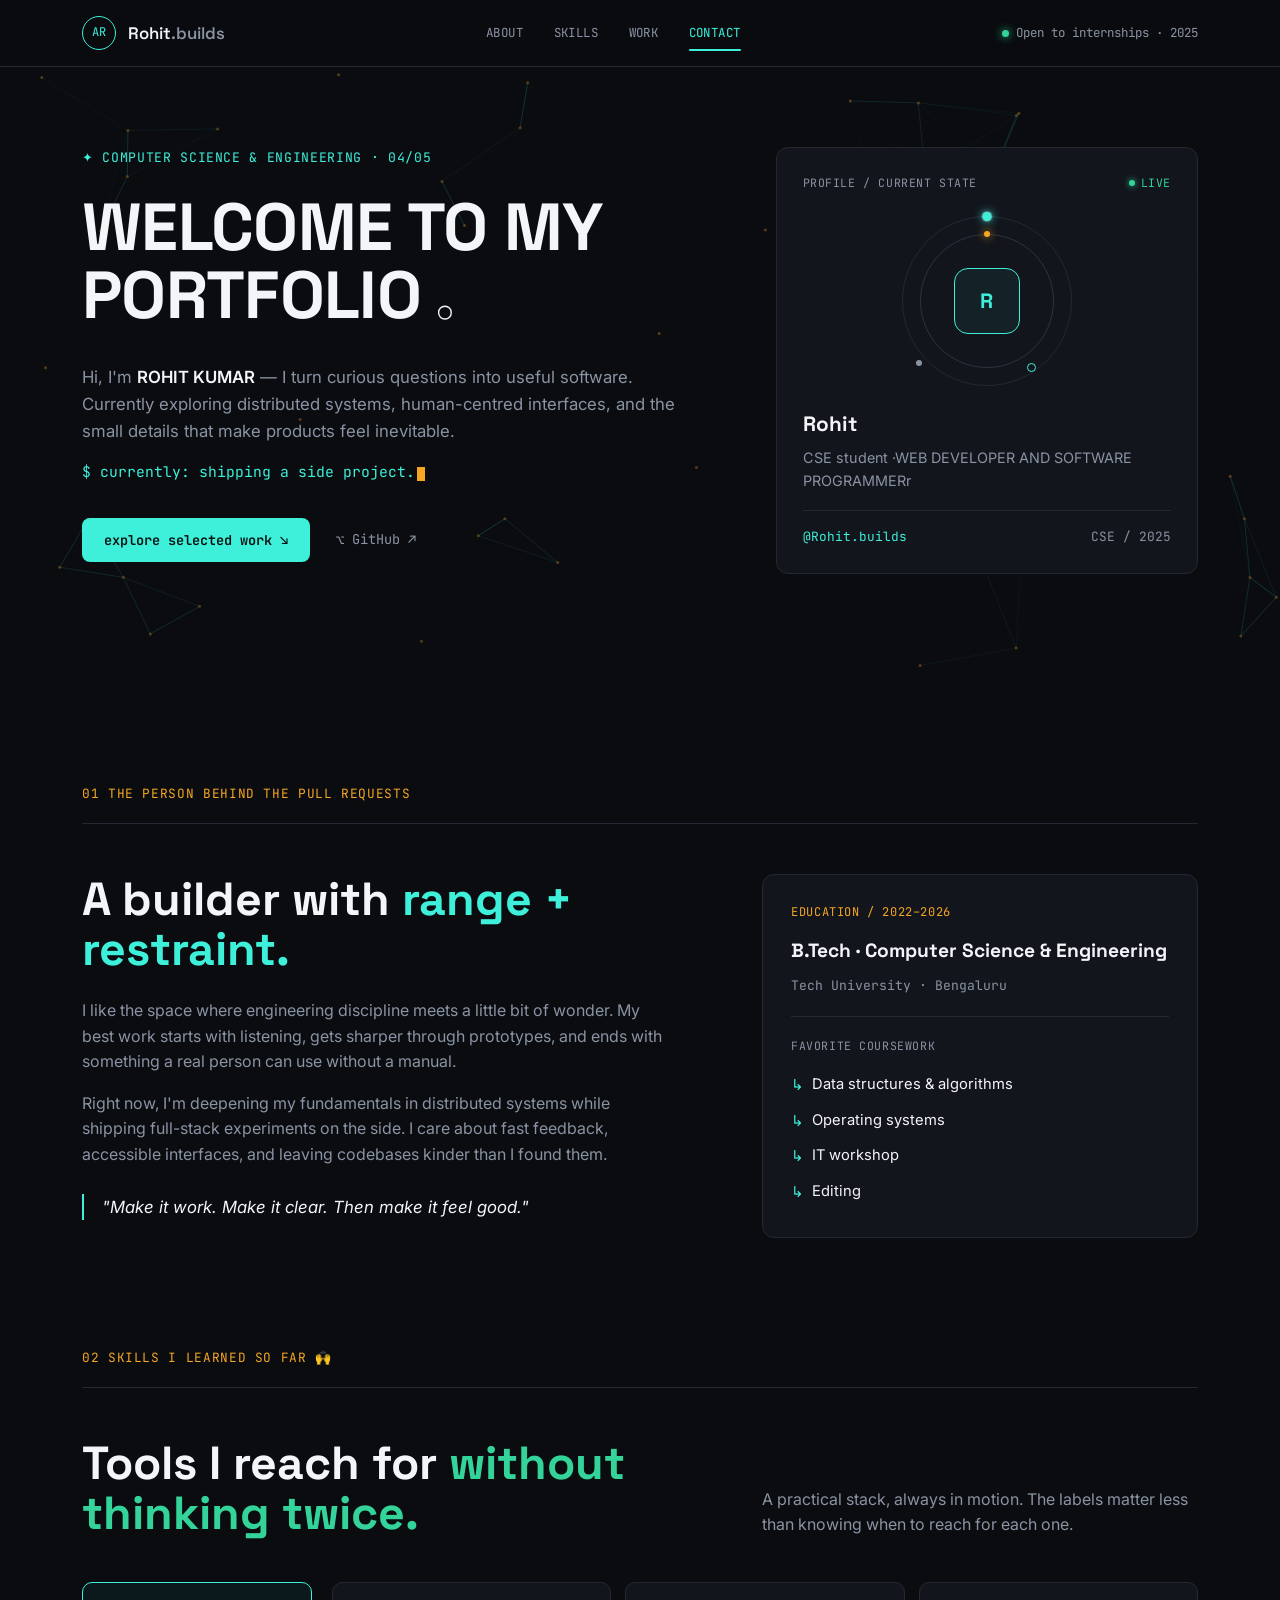
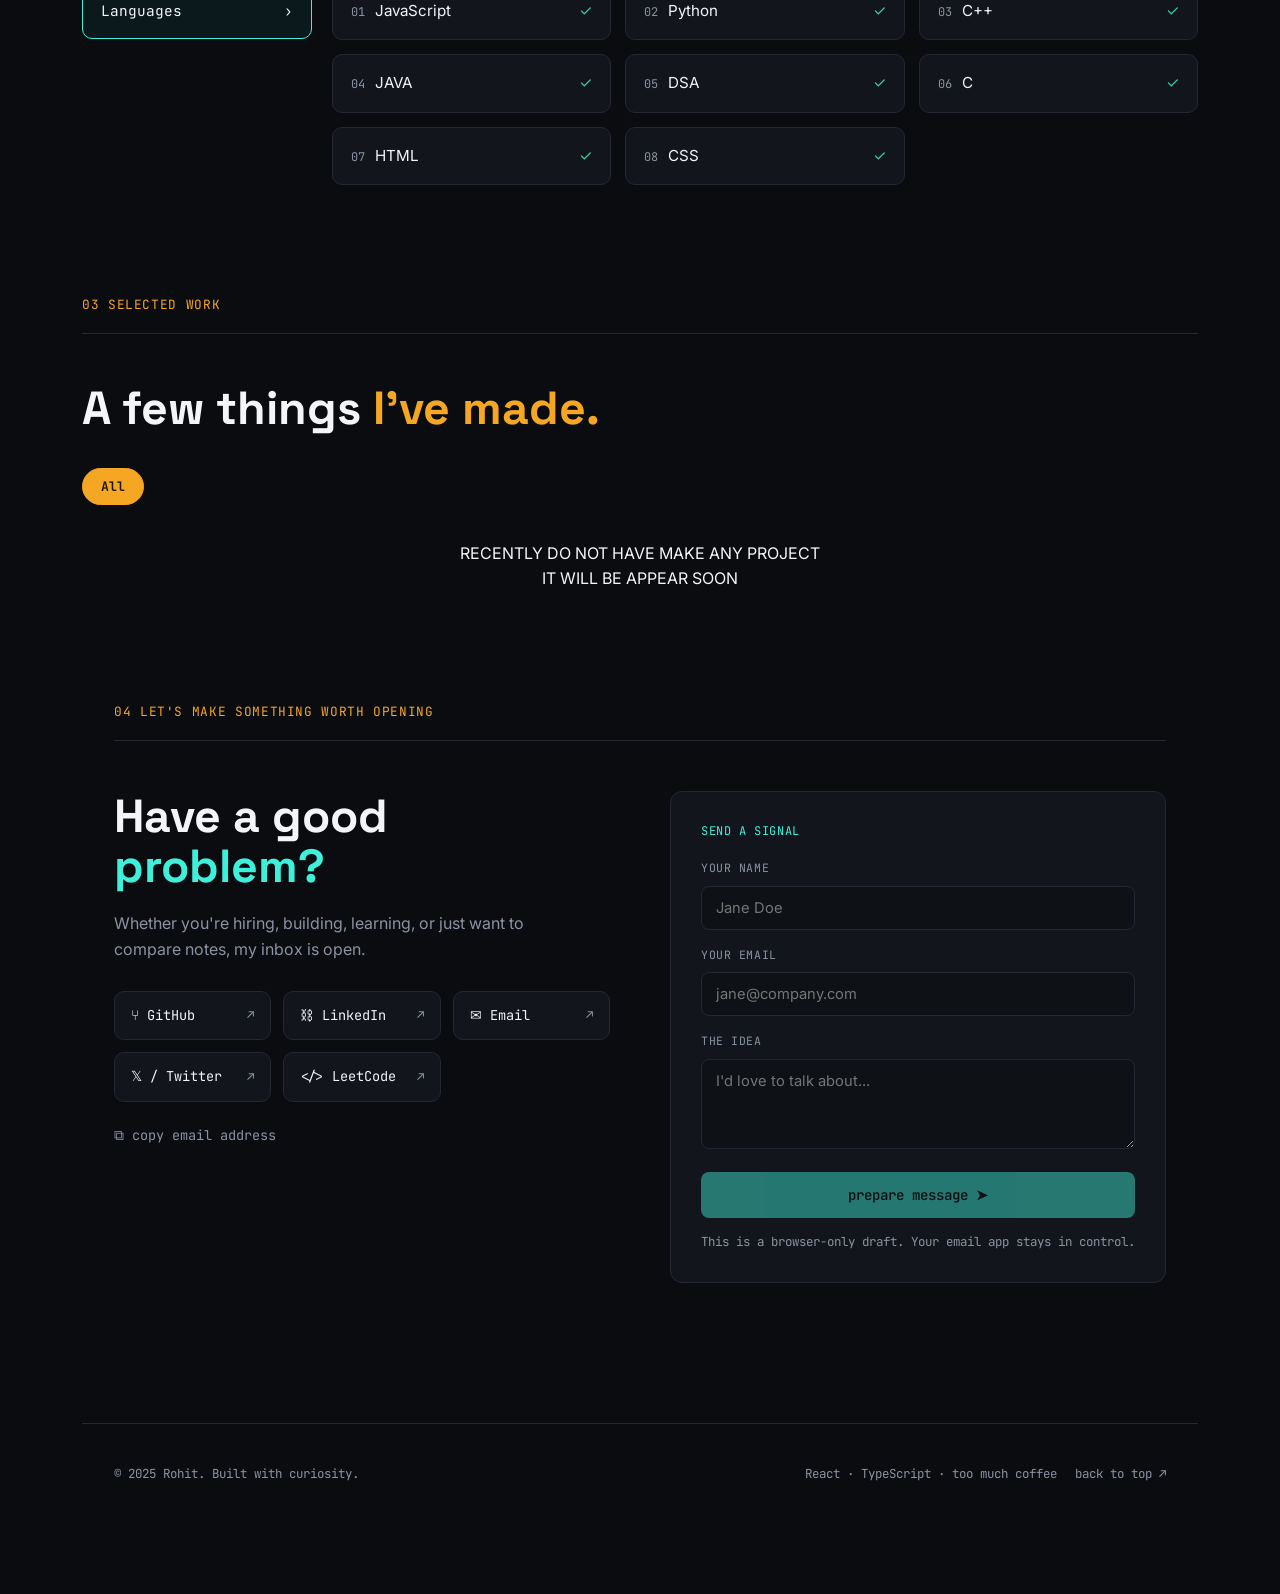
==== index.html @ 9748b5e7 "first commit" ====
<!DOCTYPE html>
<html lang="en">
<head>
<meta charset="UTF-8">
<meta name="viewport" content="width=device-width, initial-scale=1.0">
<title>Rohit kumar— CSE student portfolio</title>
<link rel="preconnect" href="https://fonts.googleapis.com">
<link href="https://fonts.googleapis.com/css2?family=Space+Grotesk:wght@500;600;700&family=Inter:wght@400;500;600&family=JetBrains+Mono:wght@400;500;600&display=swap" rel="stylesheet">
<link rel="Stylesheet" href="index.css">
</head>
<body>

<!-- <div id="toast"></div>
<div class="edit-badge" id="edit-badge">✎ edit mode on — click any dashed text to change it</div> -->

<header class="top">
  <nav>
    <div class="nav-left">
      <div class="avatar">AR</div>
      <div class="brand">Rohit<span class="dim">.builds</span></div>
    </div>
    <div class="nav-mid">
      <a href="#about" data-nav="about">ABOUT</a>
      <a href="#skills" data-nav="skills">SKILLS</a>
      <a href="#work" data-nav="work">WORK</a>
      <a href="#contact" data-nav="contact">CONTACT</a>
    </div>
    <div class="nav-right">
      <div class="status"><span class="dot"></span> Open to internships · 2025</div>
      <!-- <button class="edit-btn">✎ edit profile</button> -->
    </div>
  </nav>
</header>

<div id="progress"></div>
<div class="hero-bg-wrap">
<canvas id="netcanvas"></canvas>
<div class="hero">
  <div>
    <div class="eyebrow">✦ COMPUTER SCIENCE &amp; ENGINEERING · 04/05</div>
    <h1>WELCOME TO MY PORTFOLIO <span class="outline">.</span></h1>
    <p class="bio" id="edit-bio">Hi, I'm <b>ROHIT KUMAR</b> — I turn curious questions into useful software. Currently exploring distributed systems, human-centred interfaces, and the small details that make products feel inevitable.</p>
    <p class="typed-line">$ currently: <span id="typed"></span><span class="cursor"></span></p>
    <div class="actions">
      <button class="btn-solid" onclick="document.getElementById('work').scrollIntoView({behavior:'smooth'})">explore selected work ↘</button>
      <a class="link-ghost" href="https://github.com/Rohitrivera" target="_blank" rel="noopener">⌥ GitHub ↗</a>
    </div>
  </div>

  <div>
    <div class="profile-card">
      <div class="pc-head">
        <span>PROFILE / CURRENT STATE</span>
        <span class="live"><span class="dot"></span>LIVE</span>
      </div>
      <div class="ring-wrap" id="ring-wrap">
        <div class="ring r1"></div>
        <div class="ring r2"></div>
        <div class="orbit" id="orbit1"><div class="orbit-dot"></div></div>
        <div class="orbit2" id="orbit2"><div class="orbit2-dot"></div></div>
        <div class="ring-core">R</div>
        <div class="tick t1"></div>
        <div class="tick t2"></div>
      </div>
      <h3 id="edit-name">Rohit </h3>
      <div class="role" id="edit-role">CSE student ·WEB DEVELOPER AND SOFTWARE PROGRAMMERr</div>
      <div class="pc-tagrow">
        <span class="handle">@Rohit.builds</span>
        <span class="yr">CSE / 2025</span>
      </div>
    </div>
   
    </div>
  </div>
</div>
</div>
<!-- 
<div class="terminal-wrap">
  <div class="terminal">
    <div class="term-bar">
      <div class="dots"><span class="r"></span><span class="y"></span><span class="g"></span></div>
      <span class="path">guest@Rohit: ~/portfolio</span>
      <span class="shell-tag">INTERACTIVE SHELL</span>
    </div>
    <div id="term-output">
      <p>welcome, builder. type <span style="color:var(--text)">`help`</span> to see what is available.</p>
    </div>
    <div class="term-input-row">
      <span class="p">guest@Rohit:~$</span>
      <input id="term-input" type="text" autocomplete="off" spellcheck="false" placeholder="type help" aria-label="Terminal input" />
    </div>
  </div>
</div> -->

<section id="about">
  <div class="sec-eyebrow">01 THE PERSON BEHIND THE PULL REQUESTS</div>
  <div class="sec-rule"></div>
  <div class="about-grid reveal">
    <div>
      <h2>A builder with <span class="accent">range + restraint.</span></h2>
      <p id="edit-about-p1">I like the space where engineering discipline meets a little bit of wonder. My best work starts with listening, gets sharper through prototypes, and ends with something a real person can use without a manual.</p>
      <p id="edit-about-p2">Right now, I'm deepening my fundamentals in distributed systems while shipping full-stack experiments on the side. I care about fast feedback, accessible interfaces, and leaving codebases kinder than I found them.</p>
      <blockquote>"Make it work. Make it clear. Then make it feel good."</blockquote>
    </div>
    <div class="edu-card spotlight">
      <span class="tag">EDUCATION / 2022–2026</span>
      <h4 id="edit-edu-degree">B.Tech · Computer Science &amp; Engineering</h4>
      <div class="loc" id="edit-edu-loc">Tech University · Bengaluru</div>
      <div class="cw-label">FAVORITE COURSEWORK</div>
      <ul>
        <li><span class="arrow">↳</span> Data structures &amp; algorithms</li>
        <li><span class="arrow">↳</span> Operating systems</li>
        <li><span class="arrow">↳</span> IT workshop</li>
        <li><span class="arrow">↳</span> Editing </li>
      </ul>
    </div>
  </div>
</section>

<section id="skills">
  <div class="sec-eyebrow">02 SKILLS I LEARNED SO FAR 🙌</div>
  <div class="sec-rule"></div>
  <div class="skills-head reveal">
    <h2>Tools I reach for <span class="accent">without thinking twice.</span></h2>
    <p>A practical stack, always in motion. The labels matter less than knowing when to reach for each one.</p>
  </div>
  <div class="skills-body reveal">
    <div class="tab-list">
      <div class="tab-btn active" data-tab="languages">Languages <span>›</span></div>
    </div>
    <div class="skill-grid" id="skill-grid"></div>
  </div>

  <!-- <div class="consistency-card reveal spotlight">
    <div>
      <div class="cc-label">CONSISTENCY / LAST 12 MONTHS</div>
      <div class="cc-stats">
        <div class="num"><span class="count-num" data-target="1842" data-comma="1">0</span><span>contributions</span></div>
        <div class="num"><span class="count-num" data-target="19">0</span><span>day streak</span></div>
      </div>
      <div class="heatmap" id="heatmap"></div>
      <div class="heat-legend">less <span class="sq" style="background:#182027"></span><span class="sq" style="background:#0f4a3a"></span><span class="sq" style="background:#1d8f6d"></span><span class="sq" style="background:#34D399"></span> more</div>
    </div>
    <div class="cc-right">
      <h3>Small commits. Long arc.</h3>
      <p>Coding is a practice, not a personality trait. I keep showing up and let the graph take care of itself.</p>
    </div>
  </div> -->
</section>

<section id="work">
  <div class="sec-eyebrow">03 SELECTED WORK</div>
  <div class="sec-rule"></div>
  <div class="proj-head reveal">
    <h2>A few things <span class="accent">I've made.</span></h2>
  </div>
  <div class="filter-row reveal">
    <button class="filter-pill active" data-filter="all">All</button>
    <!-- <button class="filter-pill" data-filter="fullstack">Full Stack</button>
    <button class="filter-pill" data-filter="ai">AI &amp; Systems</button>
    <button class="filter-pill" data-filter="mobile">Mobile &amp; Cloud</button>
    <button class="filter-pill" data-filter="opensource">Open Source</button> -->
  </div>
  <P style="text-align: center;">RECENTLY DO NOT HAVE MAKE ANY PROJECT </P>
  <P style="text-align: center;">IT WILL BE APPEAR SOON  </P>

  <!-- <div class="project-grid reveal">
    <div class="project-card" data-cat="fullstack">
      <div class="pc-top">
        <div class="pc-badge">01</div>
        <div class="pc-meta">FULL STACK · 2025<span class="branch">⑂</span></div>
      </div>
      <h3>Signal Room</h3>
      <p>A calm, real-time operations room for teams that need to understand what changed and why.</p>
      <div class="proj-tags"><span>Next.js</span><span>TypeScript</span><span>Postgres</span><span>WebSockets</span></div>
      <div class="proj-links">
        <a href="https://github.com/Rohitrivera/signal-room" target="_blank" rel="noopener">view architecture ↗</a>
        <a class="demo" href="https://signal-room.example.com" target="_blank" rel="noopener">live demo ↗</a>
      </div>
    </div> -->
<!-- 
    <div class="project-card" data-cat="ai">
      <div class="pc-top">
        <div class="pc-badge">02</div>
        <div class="pc-meta">AI &amp; SYSTEMS · 2024<span class="branch">⑂</span></div>
      </div>
      <h3>Atlas AI</h3>
      <p>A visual study companion that turns dense technical notes into linked, memorable concepts.</p>
      <div class="proj-tags"><span>Python</span><span>FastAPI</span><span>React</span><span>Embeddings</span></div>
      <div class="proj-links">
        <a href="https://github.com/Rohitrivera/atlas-ai" target="_blank" rel="noopener">view architecture ↗</a>
        <a class="demo" href="https://atlas-ai.example.com" target="_blank" rel="noopener">live demo ↗</a>
      </div>
    </div> -->

    <!-- <div class="project-card" data-cat="mobile">
      <div class="pc-top">
        <div class="pc-badge">03</div>
        <div class="pc-meta">MOBILE &amp; CLOUD · 2024<span class="branch">⑂</span></div>
      </div>
      <h3>Pulse Cloud</h3>
      <p>A mobile-first habit tracker with a tiny footprint, offline-first state, and thoughtful reminders.</p>
      <div class="proj-tags"><span>React Native</span><span>SQLite</span><span>AWS Lambda</span></div>
      <div class="proj-links">
        <a href="https://github.com/Rohitrivera/pulse-cloud" target="_blank" rel="noopener">view architecture ↗</a>
        <a class="demo" href="https://pulse-cloud.example.com" target="_blank" rel="noopener">live demo ↗</a>
      </div>
    </div>

    <div class="project-card" data-cat="opensource">
      <div class="pc-top">
        <div class="pc-badge">04</div>
        <div class="pc-meta">OPEN SOURCE · 2023<span class="branch">⑂</span></div>
      </div>
      <h3>tiny-queue</h3>
      <p>An open-source priority queue with a clean API, exhaustive tests, and docs for first-time contributors.</p>
      <div class="proj-tags"><span>Go</span><span>Testing</span><span>CLI</span></div>
      <div class="proj-links">
        <a href="https://github.com/Rohitrivera/tiny-queue" target="_blank" rel="noopener">view architecture ↗</a>
        <a class="demo" href="https://pkg.go.dev/tiny-queue" target="_blank" rel="noopener">live demo ↗</a>
      </div>
    </div>
  </div>
</section> -->

<section id="contact">
  <div class="sec-eyebrow">04 LET'S MAKE SOMETHING WORTH OPENING</div>
  <div class="sec-rule"></div>
  <div class="contact-grid reveal">
    <div>
      <h2>Have a good <span class="accent">problem?</span></h2>
      <p id="edit-contact-p">Whether you're hiring, building, learning, or just want to compare notes, my inbox is open.</p>
      <div class="link-pills">
        <a class="link-pill spotlight" href="https://github.com/Rk-obitouchiha" target="_blank" rel="noopener">⑂ GitHub <span class="arrow">↗</span></a>
        <a class="link-pill spotlight" href="https://linkedin.com/in/Rohitrivera" target="_blank" rel="noopener">⛓ LinkedIn <span class="arrow">↗</span></a>
        <a class="link-pill spotlight" href="mailto:Rohit.rivera@example.com">✉ Email <span class="arrow">↗</span></a>
        <a class="link-pill spotlight" href="https://twitter.com/Rohitbuilds" target="_blank" rel="noopener">𝕏 / Twitter <span class="arrow">↗</span></a>
        <a class="link-pill spotlight" href="https://leetcode.com/Rohitrivera" target="_blank" rel="noopener">&lt;/&gt; LeetCode <span class="arrow">↗</span></a>
      </div>
      <button class="copy-email" id="copy-email" data-email="Rohit.rivera@example.com">⧉ copy email address</button>
    </div>

    <div class="contact-form spotlight" id="contact-form">
      <div class="label">SEND A SIGNAL</div>
      <div class="field" id="field-name">
        <label>YOUR NAME</label>
        <input type="text" id="f-name" placeholder="Jane Doe" />
      </div>
      <div class="field" id="field-email">
        <label>YOUR EMAIL</label>
        <input type="email" id="f-email" placeholder="jane@company.com" />
      </div>
      <div class="field" id="field-idea">
        <label>THE IDEA</label>
        <textarea id="f-idea" placeholder="I'd love to talk about..."></textarea>
      </div>
      <button class="submit-btn" id="prepare-btn" disabled>prepare message ➤</button>
      <div class="form-note">This is a browser-only draft. Your email app stays in control.</div>
    </div>
  </div>
</section>

<footer>
  <span>© 2025 Rohit. Built with curiosity.</span>
  <div class="right">
    <span>React · TypeScript · too much coffee</span>
    <a href="#" onclick="window.scrollTo({top:0,behavior:'smooth'});return false;">back to top ↗</a>
  </div>
</footer>

<script>
(function(){
  /* scroll progress bar */
  const progress = document.getElementById('progress');
  window.addEventListener('scroll', () => {
    const h = document.documentElement;
    const pct = (h.scrollTop) / (h.scrollHeight - h.clientHeight) * 100;
    progress.style.width = pct + '%';
  });

  /* typed status line */
  const roles = ['shipping a side project.','Developing skill.','contact for more details','open to internships.'];
  const typedEl = document.getElementById('typed');
  let ri = 0, ci = 0, deleting = false;
  function typeLoop(){
    const word = roles[ri];
    if (!deleting){
      ci++; typedEl.textContent = word.slice(0, ci);
      if (ci === word.length){ deleting = true; setTimeout(typeLoop, 1400); return; }
    } else {
      ci--; typedEl.textContent = word.slice(0, ci);
      if (ci === 0){ deleting = false; ri = (ri+1) % roles.length; }
    }
    setTimeout(typeLoop, deleting ? 35 : 65);
  }
  typeLoop();

  /* animated network background in hero */
  const canvas = document.getElementById('netcanvas');
  const ctx = canvas.getContext('2d');
  let nodes = [];
  function resizeCanvas(){
    const wrap = canvas.parentElement;
    canvas.width = wrap.offsetWidth;
    canvas.height = wrap.offsetHeight;
    const count = Math.floor((canvas.width * canvas.height) / 16000);
    nodes = Array.from({length: count}, () => ({
      x: Math.random()*canvas.width, y: Math.random()*canvas.height,
      vx: (Math.random()-0.5)*0.35, vy: (Math.random()-0.5)*0.35
    }));
  }
  function tickCanvas(){
    ctx.clearRect(0,0,canvas.width,canvas.height);
    nodes.forEach(n => {
      n.x += n.vx; n.y += n.vy;
      if (n.x < 0 || n.x > canvas.width) n.vx *= -1;
      if (n.y < 0 || n.y > canvas.height) n.vy *= -1;
    });
    for (let i=0;i<nodes.length;i++){
      for (let j=i+1;j<nodes.length;j++){
        const dx = nodes[i].x-nodes[j].x, dy = nodes[i].y-nodes[j].y;
        const dist = Math.sqrt(dx*dx+dy*dy);
        if (dist < 120){
          ctx.strokeStyle = `rgba(62,239,218,${1 - dist/120})`;
          ctx.lineWidth = 0.6;
          ctx.beginPath(); ctx.moveTo(nodes[i].x, nodes[i].y); ctx.lineTo(nodes[j].x, nodes[j].y); ctx.stroke();
        }
      }
    }
    ctx.fillStyle = 'rgba(245,166,35,0.7)';
    nodes.forEach(n => { ctx.beginPath(); ctx.arc(n.x,n.y,1.5,0,Math.PI*2); ctx.fill(); });
    requestAnimationFrame(tickCanvas);
  }
  const reduceMotion = window.matchMedia('(prefers-reduced-motion: reduce)').matches;
  window.addEventListener('resize', resizeCanvas);
  resizeCanvas();
  if (!reduceMotion) requestAnimationFrame(tickCanvas);

  /* konami code easter egg */
  const seq = ['ArrowUp','ArrowUp','ArrowDown','ArrowDown','ArrowLeft','ArrowRight','ArrowLeft','ArrowRight','b','a'];
  let pos = 0;
  window.addEventListener('keydown', (e) => {
    const key = e.key.length === 1 ? e.key.toLowerCase() : e.key;
    if (key === seq[pos]) { pos++; } else { pos = (key === seq[0]) ? 1 : 0; }
    if (pos === seq.length){
      pos = 0;
      showToastLater('Achievement unlocked: Konami Master 🎮');
      document.getElementById('term-output') && printLineLater("Achievement unlocked: Konami Master. Have a cookie.");
    }
  });
  function showToastLater(msg){ const t = document.getElementById('toast'); t.textContent = msg; t.classList.add('show'); setTimeout(()=>t.classList.remove('show'),1800); }
  function printLineLater(text){ const out = document.getElementById('term-output'); const p = document.createElement('p'); p.textContent = text; out.appendChild(p); out.scrollTop = out.scrollHeight; }

  /* ---------- owner-only "edit profile" mode ----------
     Change OWNER_PASSCODE before publishing. Only someone who
     enters this passcode can toggle edit mode in their own browser;
     visitors without it always see the read-only page. Saved edits
     are stored in that browser's localStorage only (not shared). */
  // const OWNER_PASSCODE = "Rohitbuilds2026";
  // const EDIT_IDS = ['edit-bio','edit-name','edit-role','edit-about-p1','edit-about-p2','edit-edu-degree','edit-edu-loc','edit-contact-p'];
  // const editBtn = document.querySelector('.edit-btn');
  // const editBadge = document.getElementById('edit-badge');
  // let editing = false;

  // function restoreSavedEdits(){
  //   EDIT_IDS.forEach(id => {
  //     const saved = localStorage.getItem('editable:' + id);
  //     const el = document.getElementById(id);
  //     if (saved !== null && el) el.innerHTML = saved;
  //   });
  // }
  // restoreSavedEdits();

  // function setEditing(on){
  //   editing = on;
  //   EDIT_IDS.forEach(id => {
  //     const el = document.getElementById(id);
  //     if (!el) return;
  //     el.contentEditable = on ? 'true' : 'false';
  //     if (!on) return;
  //     el.addEventListener('blur', function saveHandler(){
  //       localStorage.setItem('editable:' + id, el.innerHTML);
  //     });
  //   });
  //   editBtn.classList.toggle('editing', on);
  //   editBtn.innerHTML = on ? '🔒 lock profile' : '✎ edit profile';
  //   editBadge.classList.toggle('show', on);
  //   if (on) showToast('Edit mode unlocked — changes save to this browser only');
  // }

  // editBtn.addEventListener('click', () => {
  //   if (editing){ setEditing(false); return; }
  //   const attempt = window.prompt('Enter the owner passcode to edit this profile:');
  //   if (attempt === null) return;
  //   if (attempt === OWNER_PASSCODE){ setEditing(true); }
  //   else { showToast('Incorrect passcode — edit mode stays locked'); }
  // });

  /* nav scroll-spy */
  const navLinks = document.querySelectorAll('.nav-mid a');
  const spySections = ['about','skills','work','contact'].map(id => document.getElementById(id)).filter(Boolean);
  const spyIO = new IntersectionObserver((entries) => {
    entries.forEach(e => {
      if (e.isIntersecting){
        navLinks.forEach(a => a.classList.toggle('active', a.dataset.nav === e.target.id));
      }
    });
  }, { rootMargin: '-40% 0px -50% 0px', threshold: 0 });
  spySections.forEach(s => spyIO.observe(s));

  /* spotlight cursor glow */
  document.querySelectorAll('.spotlight').forEach(el => {
    el.addEventListener('mousemove', (e) => {
      const r = el.getBoundingClientRect();
      el.style.setProperty('--mx', (e.clientX - r.left) + 'px');
      el.style.setProperty('--my', (e.clientY - r.top) + 'px');
    });
  });

  /* count-up numbers */
  function animateCount(el){
    const target = parseFloat(el.dataset.target);
    const decimals = parseInt(el.dataset.decimal || '0', 10);
    const pad = parseInt(el.dataset.pad || '0', 10);
    const useComma = el.dataset.comma === '1';
    const suffix = el.dataset.suffix || '';
    const duration = 1200;
    const start = performance.now();
    function frame(now){
      const t = Math.min(1, (now - start) / duration);
      const eased = 1 - Math.pow(1 - t, 3);
      let val = target * eased;
      let text = decimals ? val.toFixed(decimals) : Math.round(val).toString();
      if (pad) text = text.padStart(pad, '0');
      if (useComma) text = Math.round(val).toLocaleString();
      el.textContent = text + suffix;
      if (t < 1) requestAnimationFrame(frame);
    }
    requestAnimationFrame(frame);
  }
  const countIO = new IntersectionObserver((entries) => {
    entries.forEach(e => {
      if (e.isIntersecting){ animateCount(e.target); countIO.unobserve(e.target); }
    });
  }, { threshold: 0.5 });
  document.querySelectorAll('.count-num').forEach(el => countIO.observe(el));

  /* reveal on scroll */
  const io = new IntersectionObserver((entries) => {
    entries.forEach(e => { if (e.isIntersecting) e.target.classList.add('in-view'); });
  }, { threshold: 0.12 });
  document.querySelectorAll('.reveal').forEach(el => io.observe(el));

  /* toast */
  const toast = document.getElementById('toast');
  function showToast(msg){
    toast.textContent = msg;
    toast.classList.add('show');
    setTimeout(() => toast.classList.remove('show'), 1800);
  }

  /* copy email */
  const copyBtn = document.getElementById('copy-email');
  copyBtn.addEventListener('click', () => {
    const email = copyBtn.dataset.email;
    navigator.clipboard.writeText(email).then(() => showToast('Email copied to clipboard ✓'))
      .catch(() => showToast('Copy failed — email is ' + email));
  });

  /* prepare message -> mailto */
  const nameInput = document.getElementById('f-name');
  const emailInput = document.getElementById('f-email');
  const ideaInput = document.getElementById('f-idea');
  const prepareBtn = document.getElementById('prepare-btn');
  const contactForm = document.getElementById('contact-form');
  const emailRe = /^[^\s@]+@[^\s@]+\.[^\s@]+$/;
  function validateForm(){
    const nameOk = nameInput.value.trim().length > 1;
    const emailOk = emailRe.test(emailInput.value.trim());
    const ideaOk = ideaInput.value.trim().length > 3;
    document.getElementById('field-name').classList.toggle('invalid', nameInput.value.length > 0 && !nameOk);
    document.getElementById('field-email').classList.toggle('invalid', emailInput.value.length > 0 && !emailOk);
    document.getElementById('field-idea').classList.toggle('invalid', ideaInput.value.length > 0 && !ideaOk);
    const allOk = nameOk && emailOk && ideaOk;
    prepareBtn.disabled = !allOk;
    return allOk;
  }
  [nameInput, emailInput, ideaInput].forEach(inp => inp.addEventListener('input', validateForm));

  document.getElementById('prepare-btn').addEventListener('click', () => {
    if (!validateForm()){
      contactForm.classList.remove('shake');
      void contactForm.offsetWidth;
      contactForm.classList.add('shake');
      return;
    }
    const name = document.getElementById('f-name').value || 'there';
    const email = document.getElementById('f-email').value || '';
    const idea = document.getElementById('f-idea').value || '';
    const subject = encodeURIComponent('Let\'s talk — from ' + name);
    const body = encodeURIComponent(idea + (email ? ('\n\n— ' + name + ' (' + email + ')') : ('\n\n— ' + name)));
    window.location.href = `mailto:Rohit.rohit.kumar.kgf.1234@gmail.com?subject=${subject}&body=${body}`;
  });

  /* skills tabs */
  const skillData = {
    languages: [['01','JavaScript'],['02','Python'],['03','C++'],['04','JAVA'],['05','DSA'],['06','C'] ,['07','HTML'],['08','CSS']]
    
  };
  const skillGrid = document.getElementById('skill-grid');
  function renderSkills(tab){
    skillGrid.innerHTML = skillData[tab].map(([idx,name]) =>
      `<div class="skill-item spotlight"><span><span class="idx">${idx}</span>${name}</span><span class="check">✓</span></div>`
    ).join('');
  }
  document.querySelectorAll('.tab-btn').forEach(btn => {
    btn.addEventListener('click', () => {
      document.querySelectorAll('.tab-btn').forEach(b => b.classList.remove('active'));
      btn.classList.add('active');
      renderSkills(btn.dataset.tab);
    });
  });
  renderSkills('languages');

  /* contribution heatmap */
  const heatmap = document.getElementById('heatmap');
  const shades = ['#182027','#0f4a3a','#1d8f6d','#34D399'];
  let html = '';
  for (let i=0;i<96;i++){
    const w = Math.random();
    const shade = w < 0.28 ? shades[0] : w < 0.55 ? shades[1] : w < 0.8 ? shades[2] : shades[3];
    const contributions = w < 0.28 ? 0 : Math.round(w * 14);
    html += `<div class="sq" style="background:${shade}" title="${contributions} contribution${contributions===1?'':'s'}"></div>`;
  }
  heatmap.innerHTML = html;
  heatmap.addEventListener('click', (e) => {
    if (e.target.classList.contains('sq')){
      e.target.classList.remove('pulse');
      void e.target.offsetWidth;
      e.target.classList.add('pulse');
    }
  });

  /* orbiting dot speeds up on hover */
  const ringWrap = document.getElementById('ring-wrap');
  const orbit1 = document.getElementById('orbit1');
  const orbit2 = document.getElementById('orbit2');
  if (ringWrap){
    ringWrap.addEventListener('mouseenter', () => { orbit1.classList.add('fast'); orbit2.classList.add('fast'); });
    ringWrap.addEventListener('mouseleave', () => { orbit1.classList.remove('fast'); orbit2.classList.remove('fast'); });
  }

  /* project card tilt */
  document.querySelectorAll('.project-card').forEach(card => {
    card.style.transformStyle = 'preserve-3d';
    card.addEventListener('mousemove', (e) => {
      const r = card.getBoundingClientRect();
      const x = (e.clientX - r.left) / r.width - 0.5;
      const y = (e.clientY - r.top) / r.height - 0.5;
      card.style.transform = `perspective(700px) rotateY(${x*5}deg) rotateX(${-y*5}deg) translateY(-2px)`;
    });
    card.addEventListener('mouseleave', () => { card.style.transform = ''; });
  });

  /* project filters */
  const filterBtns = document.querySelectorAll('.filter-pill');
  const cards = document.querySelectorAll('.project-card');
  filterBtns.forEach(btn => {
    btn.addEventListener('click', () => {
      filterBtns.forEach(b => b.classList.remove('active'));
      btn.classList.add('active');
      const f = btn.dataset.filter;
      cards.forEach(c => c.classList.toggle('hidden', f !== 'all' && c.dataset.cat !== f));
    });
  });

  /* terminal */
  const out = document.getElementById('term-output');
  const input = document.getElementById('term-input');
  const commands = {
    help: () => `available commands:
  about      - who I am
  skills     - what I work with
  projects   - things I've shipped
  contact    - how to reach me
  whoami     - identity check
  sudo       - try it and see
  clear      - clear the screen`,
    about: () => `Rohit Rivera — CSE student, full-stack builder.
Currently deep in distributed systems and human-centred interfaces.`,
    skills: () => `Languages: TypeScript, Python, C++, Go, SQL, Rust
Frontend : React, Next.js, Tailwind, Redux
Systems  : Docker, Kubernetes, Postgres, Redis, Kafka, AWS`,
    projects: () => `01 Signal Room  - real-time ops dashboard (Next.js)
02 Atlas AI     - study companion (Python, FastAPI)
03 Pulse Cloud  - habit tracker (React Native)
04 tiny-queue   - open-source priority queue (Go)`,
    contact: () => `email  : Rohit.rivera@example.com
github : github.com/Rohitrivera
linkedin: linkedin.com/in/Rohitrivera`,
    whoami: () => `guest // viewing Rohit.builds // probably impressed`,
    sudo: () => `permission denied: guest is not in the sudoers file.
this incident will be reported to nobody in particular.`,
  };
  function printLine(text, cls){
    const p = document.createElement('p');
    if (cls) p.className = cls;
    p.textContent = text;
    out.appendChild(p);
    out.scrollTop = out.scrollHeight;
  }
  function runCommand(raw){
    const cmd = raw.trim();
    printLine('guest@Rohit:~$ ' + cmd, 'prompt-line');
    if (!cmd) return;
    const key = cmd.toLowerCase();
    if (key === 'clear'){ out.innerHTML = ''; return; }
    if (commands[key]){ printLine(commands[key]()); }
    else { printLine(`command not found: ${cmd} (type 'help')`); }
  }
  input.addEventListener('keydown', (e) => {
    if (e.key === 'Enter'){ runCommand(input.value); input.value = ''; }
  });
  document.querySelector('.terminal').addEventListener('click', () => input.focus());
})();
</script>

 <!-- <div class="stat-grid">
      <div class="stat-box spotlight"><div class="num"><span class="count-num" data-target="0">0</span></div><div class="lbl">projects shipped</div></div>
      <div class="stat-box spotlight"><div class="num"><span class="count-num" data-target="0" data-suffix="k" data-decimal="1">0</span></div><div class="lbl">commits logged</div></div>
      <div class="stat-box spotlight"><div class="num"><span class="count-num" data-target="4" data-pad="2">00</span></div><div class="lbl">hackathons</div></div>
      <div class="stat-box spotlight"><div class="num">∞</div><div class="lbl">curious questions</div></div>   -->
</body>
</html>
---- index.css ----
:root{
    --bg:#0A0C10;
    --bg-2:#0E1116;
    --card:#12151C;
    --card-2:#161A22;
    --line:#232833;
    --text:#F3F5F8;
    --muted:#8A93A3;
    --cyan:#3EEFDA;
    --amber:#F5A623;
    --green:#34D399;
    --radius:12px;
  }
  *{box-sizing:border-box;margin:0;padding:0;}
  html{scroll-behavior:smooth;}
  body{
    background:var(--bg);color:var(--text);
    font-family:'Inter',sans-serif;line-height:1.6;
    -webkit-font-smoothing:antialiased;overflow-x:hidden;
  }
  a{color:inherit;text-decoration:none;}
  .mono{font-family:'JetBrains Mono',monospace;}
  ::selection{background:var(--cyan);color:#0A0C10;}

  #progress{position:fixed;top:0;left:0;height:3px;background:linear-gradient(90deg,var(--cyan),var(--amber));z-index:999;width:0%;}

  .hero-bg-wrap{position:relative;overflow:hidden;}
  #netcanvas{position:absolute;inset:0;width:100%;height:100%;opacity:.45;pointer-events:none;}

  /* ---------- nav ---------- */
  header.top{
    position:sticky;top:0;z-index:50;
    background:rgba(10,12,16,0.85);backdrop-filter:blur(10px);
    border-bottom:1px solid var(--line);
  }
  nav{max-width:1180px;margin:0 auto;display:flex;align-items:center;justify-content:space-between;padding:16px 32px;}
  .nav-left{display:flex;align-items:center;gap:12px;}
  .avatar{
    width:34px;height:34px;border-radius:50%;border:1px solid var(--cyan);
    display:flex;align-items:center;justify-content:center;
    font-family:'JetBrains Mono',monospace;font-size:.75rem;color:var(--cyan);
  }
  .brand{font-family:'Space Grotesk',sans-serif;font-weight:600;font-size:1.05rem;}
  .brand .dim{color:var(--muted);}
  .nav-mid{display:flex;gap:30px;font-family:'JetBrains Mono',monospace;font-size:.78rem;letter-spacing:.04em;color:var(--muted);}
  .nav-mid a:hover{color:var(--text);}
  .nav-right{display:flex;align-items:center;gap:20px;}
  .status{display:flex;align-items:center;gap:7px;font-family:'JetBrains Mono',monospace;font-size:.78rem;color:var(--muted);}
  .status .dot{width:7px;height:7px;border-radius:50%;background:var(--green);box-shadow:0 0 8px var(--green);}
  .edit-btn{
    border:1px solid var(--line);border-radius:8px;padding:9px 16px;
    font-family:'JetBrains Mono',monospace;font-size:.78rem;color:var(--text);
    display:flex;align-items:center;gap:7px;cursor:pointer;background:none;
    transition:border-color .15s ease;
  }
  .edit-btn:hover{border-color:var(--cyan);color:var(--cyan);}
  @media (max-width:900px){ .nav-mid{display:none;} }

  /* ---------- hero ---------- */
  .hero{position:relative;z-index:2;max-width:1180px;margin:0 auto;padding:80px 32px 100px;display:grid;grid-template-columns:1.5fr 1fr;gap:60px;align-items:start;}
  .eyebrow{
    display:flex;align-items:center;gap:8px;
    font-family:'JetBrains Mono',monospace;font-size:.82rem;color:var(--cyan);
    letter-spacing:.05em;margin-bottom:26px;
  }
  .hero h1{
    font-family:'Space Grotesk',sans-serif;font-weight:700;
    font-size:clamp(2.6rem,5.2vw,4.6rem);line-height:1.02;letter-spacing:-0.01em;
  }
  .hero h1 .outline{
    color:transparent;-webkit-text-stroke:1.4px var(--text);
  }
  .hero .bio{margin-top:34px;color:var(--muted);font-size:1.05rem;max-width:56ch;}
  .hero .bio b{color:var(--text);font-weight:600;}
  .hero .typed-line{margin-top:16px;font-family:'JetBrains Mono',monospace;font-size:.92rem;color:var(--cyan);min-height:1.4em;}
  .hero .typed-line .cursor{display:inline-block;width:8px;height:1em;background:var(--amber);vertical-align:text-bottom;margin-left:2px;animation:blink 1s steps(1) infinite;}
  @keyframes blink{50%{opacity:0;}}
  .hero .actions{margin-top:34px;display:flex;align-items:center;gap:26px;flex-wrap:wrap;}
  .btn-solid{
    font-family:'JetBrains Mono',monospace;font-size:.85rem;font-weight:600;
    background:var(--cyan);color:#06110F;border-radius:8px;padding:13px 22px;
    display:inline-flex;align-items:center;gap:8px;cursor:pointer;border:none;transition:opacity .15s ease;
  }
  .btn-solid:hover{opacity:.85;}
  .link-ghost{font-family:'JetBrains Mono',monospace;font-size:.85rem;color:var(--muted);display:inline-flex;align-items:center;gap:6px;transition:color .15s ease;}
  .link-ghost:hover{color:var(--text);}

  /* profile card */
  .profile-card{background:var(--card);border:1px solid var(--line);border-radius:var(--radius);padding:26px;}
  .profile-card .pc-head{display:flex;justify-content:space-between;align-items:center;font-family:'JetBrains Mono',monospace;font-size:.72rem;color:var(--muted);letter-spacing:.05em;margin-bottom:24px;}
  .pc-head .live{display:flex;align-items:center;gap:6px;color:var(--green);}
  .pc-head .live .dot{width:6px;height:6px;border-radius:50%;background:var(--green);box-shadow:0 0 6px var(--green);}
  .ring-wrap{position:relative;width:170px;height:170px;margin:0 auto 22px;}
  .ring{position:absolute;border-radius:50%;border:1px solid var(--line);}
  .ring.r1{inset:0;}
  .ring.r2{inset:18px;border-color:#2c3340;}
  .ring-core{
    position:absolute;inset:52px;border-radius:14px;border:1px solid var(--cyan);
    display:flex;align-items:center;justify-content:center;
    font-family:'Space Grotesk',sans-serif;font-weight:700;font-size:1.3rem;color:var(--cyan);
    background:rgba(62,239,218,0.06);
  }
  .ring-wrap .tick{position:absolute;width:6px;height:6px;border-radius:50%;background:var(--muted);}
  .ring-wrap .tick.t1{bottom:20px;left:14px;}
  .ring-wrap .tick.t2{bottom:14px;right:36px;width:9px;height:9px;border:1px solid var(--cyan);background:none;}
  .orbit{position:absolute;inset:0;animation:orbit-spin 6s linear infinite;transition:animation-duration .3s ease;}
  .orbit.fast{animation-duration:1.4s;}
  .orbit-dot{position:absolute;top:-4px;left:50%;transform:translateX(-50%);width:9px;height:9px;border-radius:50%;background:var(--cyan);box-shadow:0 0 10px var(--cyan),0 0 2px #fff;}
  .orbit2{position:absolute;inset:18px;animation:orbit-spin 9s linear infinite reverse;transition:animation-duration .3s ease;}
  .orbit2.fast{animation-duration:2.2s;}
  .orbit2-dot{position:absolute;top:-3px;left:50%;transform:translateX(-50%);width:6px;height:6px;border-radius:50%;background:var(--amber);box-shadow:0 0 8px var(--amber);}
  @keyframes orbit-spin{from{transform:rotate(0deg);}to{transform:rotate(360deg);}}
  .profile-card h3{font-family:'Space Grotesk',sans-serif;font-size:1.3rem;margin-bottom:4px;}
  .profile-card .role{color:var(--muted);font-size:.9rem;margin-bottom:18px;}
  .pc-tagrow{display:flex;justify-content:space-between;align-items:center;border-top:1px solid var(--line);padding-top:16px;font-family:'JetBrains Mono',monospace;font-size:.8rem;}
  .pc-tagrow .handle{color:var(--cyan);}
  .pc-tagrow .yr{color:var(--muted);}
  .stat-grid{display:grid;grid-template-columns:1fr 1fr;gap:14px;margin-top:16px;}
  .stat-box{background:var(--card);border:1px solid var(--line);border-radius:10px;padding:18px;}
  .stat-box .num{font-family:'Space Grotesk',sans-serif;font-size:1.7rem;font-weight:700;}
  .stat-box .lbl{color:var(--muted);font-size:.78rem;margin-top:4px;}

  /* ---------- terminal ---------- */
  .terminal-wrap{max-width:1180px;margin:0 auto;padding:0 32px;}
  .terminal{background:#0C0F14;border:1px solid var(--line);border-radius:var(--radius);overflow:hidden;font-family:'JetBrains Mono',monospace;font-size:.88rem;}
  .term-bar{display:flex;align-items:center;justify-content:space-between;padding:12px 16px;border-bottom:1px solid var(--line);}
  .term-bar .dots{display:flex;gap:7px;}
  .term-bar .dots span{width:10px;height:10px;border-radius:50%;}
  .term-bar .dots .r{background:#FF5F57;} .term-bar .dots .y{background:#FEBC2E;} .term-bar .dots .g{background:#28C840;}
  .term-bar .path{color:var(--muted);font-size:.8rem;}
  .term-bar .shell-tag{color:var(--muted);font-size:.72rem;letter-spacing:.06em;}
  #term-output{padding:20px;min-height:70px;}
  #term-output p{margin-bottom:8px;white-space:pre-wrap;color:var(--muted);}
  #term-output .prompt-line{color:var(--green);}
  .term-input-row{display:flex;align-items:center;gap:8px;padding:14px 20px;border-top:1px solid var(--line);}
  .term-input-row .p{color:var(--green);}
  #term-input{flex:1;background:none;border:none;outline:none;color:var(--text);font-family:'JetBrains Mono',monospace;font-size:.88rem;}

  /* ---------- sections ---------- */
  section{max-width:1180px;margin:0 auto;padding:110px 32px 0;}
  section:last-of-type{padding-bottom:60px;}
  .sec-eyebrow{font-family:'JetBrains Mono',monospace;font-size:.8rem;color:var(--amber);letter-spacing:.05em;margin-bottom:18px;}
  .sec-rule{border-bottom:1px solid var(--line);margin-bottom:50px;}
  .reveal{opacity:0;transform:translateY(16px);transition:opacity .6s ease,transform .6s ease;}
  .reveal.in-view{opacity:1;transform:translateY(0);}

  /* about */
  .about-grid{display:grid;grid-template-columns:1.4fr 1fr;gap:70px;align-items:start;}
  .about-grid h2{font-family:'Space Grotesk',sans-serif;font-weight:700;font-size:clamp(2rem,4vw,2.9rem);line-height:1.08;margin-bottom:24px;}
  .about-grid h2 .accent{color:var(--cyan);}
  .about-grid p{color:var(--muted);margin-bottom:16px;max-width:58ch;}
  blockquote{border-left:2px solid var(--cyan);padding-left:18px;margin-top:26px;font-style:italic;color:var(--text);font-size:1.05rem;}
  .edu-card{background:var(--card);border:1px solid var(--line);border-radius:var(--radius);padding:28px;}
  .edu-card .tag{font-family:'JetBrains Mono',monospace;font-size:.75rem;color:var(--amber);letter-spacing:.05em;margin-bottom:14px;display:block;}
  .edu-card h4{font-family:'Space Grotesk',sans-serif;font-size:1.2rem;margin-bottom:8px;}
  .edu-card .loc{color:var(--muted);font-family:'JetBrains Mono',monospace;font-size:.82rem;padding-bottom:20px;border-bottom:1px solid var(--line);margin-bottom:20px;}
  .edu-card .cw-label{font-family:'JetBrains Mono',monospace;font-size:.72rem;color:var(--muted);letter-spacing:.05em;margin-bottom:12px;}
  .edu-card ul{list-style:none;}
  .edu-card li{display:flex;align-items:center;gap:8px;color:var(--text);font-size:.92rem;padding:6px 0;}
  .edu-card li .arrow{color:var(--cyan);font-family:'JetBrains Mono',monospace;}

  /* skills */
  .skills-head{display:grid;grid-template-columns:1.4fr 1fr;gap:70px;margin-bottom:44px;}
  .skills-head h2{font-family:'Space Grotesk',sans-serif;font-weight:700;font-size:clamp(2rem,4vw,2.9rem);line-height:1.08;}
  .skills-head h2 .accent{color:var(--green);}
  .skills-head p{color:var(--muted);align-self:end;}
  .skills-body{display:grid;grid-template-columns:230px 1fr;gap:20px;}
  .tab-list{display:flex;flex-direction:column;gap:8px;}
  .tab-btn{
    display:flex;align-items:center;justify-content:space-between;
    background:var(--card);border:1px solid var(--line);border-radius:10px;
    padding:16px 18px;font-family:'JetBrains Mono',monospace;font-size:.9rem;color:var(--muted);
    cursor:pointer;transition:all .15s ease;
  }
  .tab-btn.active{border-color:var(--cyan);color:var(--text);background:rgba(62,239,218,0.06);}
  .tab-btn:hover{color:var(--text);}
  .skill-grid{display:grid;grid-template-columns:1fr 1fr 1fr;gap:14px;align-content:start;}
  .skill-item{
    background:var(--card);border:1px solid var(--line);border-radius:10px;
    padding:16px 18px;display:flex;align-items:center;justify-content:space-between;font-size:.95rem;
  }
  .skill-item .idx{font-family:'JetBrains Mono',monospace;color:var(--muted);font-size:.75rem;margin-right:10px;}
  .skill-item .check{color:var(--green);}
  @media (max-width:760px){ .skill-grid{grid-template-columns:1fr 1fr;} }

  .consistency-card{margin-top:36px;background:var(--card);border:1px solid var(--line);border-radius:var(--radius);padding:30px;display:grid;grid-template-columns:1fr 1.3fr;gap:40px;align-items:center;}
  .consistency-card .cc-label{font-family:'JetBrains Mono',monospace;font-size:.75rem;color:var(--cyan);letter-spacing:.05em;margin-bottom:16px;}
  .cc-stats{display:flex;gap:34px;margin-bottom:20px;}
  .cc-stats .num{font-family:'Space Grotesk',sans-serif;font-weight:700;font-size:1.9rem;}
  .cc-stats .num span{font-size:.85rem;color:var(--muted);font-weight:400;margin-left:6px;}
  .heatmap{display:grid;grid-template-columns:repeat(24,1fr);gap:4px;}
  .heatmap .sq{width:100%;padding-top:100%;border-radius:2px;}
  .heat-legend{display:flex;justify-content:flex-end;align-items:center;gap:6px;margin-top:10px;font-family:'JetBrains Mono',monospace;font-size:.7rem;color:var(--muted);}
  .heat-legend .sq{width:8px;height:8px;border-radius:2px;}
  .cc-right h3{font-family:'Space Grotesk',sans-serif;font-size:1.3rem;margin-bottom:10px;}
  .cc-right p{color:var(--muted);font-size:.92rem;}
  @media (max-width:800px){ .consistency-card{grid-template-columns:1fr;} }

  /* projects */
  .proj-head h2{font-family:'Space Grotesk',sans-serif;font-weight:700;font-size:clamp(2rem,4vw,2.9rem);line-height:1.06;margin-bottom:34px;}
  .proj-head h2 .accent{color:var(--amber);}
  .filter-row{display:flex;gap:10px;flex-wrap:wrap;margin-bottom:36px;}
  .filter-pill{font-family:'JetBrains Mono',monospace;font-size:.82rem;padding:9px 18px;border-radius:999px;border:1px solid var(--line);background:var(--card);color:var(--muted);cursor:pointer;transition:all .15s ease;}
  .filter-pill.active{background:var(--amber);border-color:var(--amber);color:#1a1204;font-weight:600;}
  .filter-pill:hover{color:var(--text);}
  .project-grid{display:grid;grid-template-columns:1fr 1fr;gap:24px;}
  .project-card{background:var(--card);border:1px solid var(--line);border-radius:var(--radius);padding:26px;transition:border-color .15s ease,transform .12s ease;}
  .project-card:hover{border-color:var(--cyan);transform:translateY(-2px);}
  .project-card.hidden{display:none;}
  .pc-top{display:flex;justify-content:space-between;align-items:flex-start;margin-bottom:22px;}
  .pc-badge{width:32px;height:32px;border-radius:8px;border:1px solid var(--line);display:flex;align-items:center;justify-content:center;font-family:'JetBrains Mono',monospace;font-size:.78rem;}
  .pc-meta{text-align:right;font-family:'JetBrains Mono',monospace;font-size:.72rem;color:var(--muted);letter-spacing:.04em;}
  .pc-meta .branch{margin-left:8px;color:var(--muted);}
  .project-card h3{font-family:'Space Grotesk',sans-serif;font-size:1.4rem;margin-bottom:12px;}
  .project-card p{color:var(--muted);font-size:.94rem;margin-bottom:18px;}
  .proj-tags{display:flex;flex-wrap:wrap;gap:8px;margin-bottom:22px;}
  .proj-tags span{font-family:'JetBrains Mono',monospace;font-size:.72rem;color:var(--text);background:var(--card-2);border:1px solid var(--line);padding:5px 11px;border-radius:999px;}
  .proj-links{display:flex;justify-content:space-between;border-top:1px solid var(--line);padding-top:16px;font-family:'JetBrains Mono',monospace;font-size:.82rem;}
  .proj-links a{color:var(--muted);}
  .proj-links a.demo{color:var(--cyan);}
  .proj-links a:hover{color:var(--text);}
  @media (max-width:800px){ .project-grid{grid-template-columns:1fr;} }

  /* contact */
  .contact-grid{display:grid;grid-template-columns:1fr 1fr;gap:60px;align-items:start;}
  .contact-grid h2{font-family:'Space Grotesk',sans-serif;font-weight:700;font-size:clamp(2rem,4vw,2.9rem);line-height:1.08;margin-bottom:20px;}
  .contact-grid h2 .accent{color:var(--cyan);}
  .contact-grid p{color:var(--muted);margin-bottom:28px;max-width:46ch;}
  .link-pills{display:grid;grid-template-columns:1fr 1fr 1fr;gap:12px;margin-bottom:20px;}
  .link-pill{display:flex;align-items:center;justify-content:space-between;gap:8px;background:var(--card);border:1px solid var(--line);border-radius:10px;padding:13px 16px;font-family:'JetBrains Mono',monospace;font-size:.85rem;cursor:pointer;transition:border-color .15s ease;}
  .link-pill:hover{border-color:var(--cyan);}
  .link-pill .arrow{color:var(--muted);font-size:.78rem;}
  .copy-email{display:inline-flex;align-items:center;gap:8px;font-family:'JetBrains Mono',monospace;font-size:.85rem;color:var(--muted);cursor:pointer;background:none;border:none;}
  .copy-email:hover{color:var(--text);}
  @media (max-width:700px){ .link-pills{grid-template-columns:1fr 1fr;} .contact-grid{grid-template-columns:1fr;} }

  .contact-form{background:var(--card);border:1px solid var(--line);border-radius:var(--radius);padding:30px;}
  .contact-form .label{font-family:'JetBrains Mono',monospace;font-size:.75rem;color:var(--cyan);letter-spacing:.05em;margin-bottom:18px;}
  .field{margin-bottom:16px;}
  .field label{display:block;font-family:'JetBrains Mono',monospace;font-size:.72rem;color:var(--muted);letter-spacing:.05em;margin-bottom:8px;}
  .field input, .field textarea{
    width:100%;background:var(--bg-2);border:1px solid var(--line);border-radius:8px;
    padding:12px 14px;color:var(--text);font-family:'Inter',sans-serif;font-size:.92rem;outline:none;
    transition:border-color .15s ease;resize:vertical;
  }
  .field input:focus, .field textarea:focus{border-color:var(--cyan);}
  .field textarea{min-height:90px;}
  .submit-btn{
    width:100%;background:var(--cyan);color:#06110F;border:none;border-radius:8px;padding:14px;
    font-family:'JetBrains Mono',monospace;font-size:.88rem;font-weight:600;cursor:pointer;
    display:flex;align-items:center;justify-content:center;gap:8px;transition:opacity .15s ease;
  }
  .submit-btn:hover{opacity:.86;}
  .form-note{text-align:center;color:var(--muted);font-size:.78rem;margin-top:14px;font-family:'JetBrains Mono',monospace;}

  footer{max-width:1180px;margin:0 auto;padding:40px 32px 50px;display:flex;justify-content:space-between;align-items:center;border-top:1px solid var(--line);margin-top:80px;font-family:'JetBrains Mono',monospace;font-size:.78rem;color:var(--muted);flex-wrap:wrap;gap:10px;}
  footer .right{display:flex;align-items:center;gap:18px;}

  #toast{position:fixed;bottom:24px;left:50%;transform:translateX(-50%) translateY(20px);background:var(--card);color:var(--text);font-family:'JetBrains Mono',monospace;font-size:.85rem;padding:12px 20px;border:1px solid var(--cyan);border-radius:8px;opacity:0;pointer-events:none;transition:all .25s ease;z-index:1000;}
  #toast.show{opacity:1;transform:translateX(-50%) translateY(0);}

  @media (max-width:900px){
    .hero{grid-template-columns:1fr;}
    .about-grid,.skills-head,.skills-body{grid-template-columns:1fr;}
  }
  /* ---------- extra interactivity ---------- */
  .nav-mid a{position:relative;transition:color .15s ease;}
  .nav-mid a.active{color:var(--cyan);}
  .nav-mid a.active::after{content:"";position:absolute;left:0;right:0;bottom:-8px;height:2px;background:var(--cyan);border-radius:2px;}

  .spotlight{position:relative;overflow:hidden;}
  .spotlight::before{
    content:"";position:absolute;inset:0;border-radius:inherit;pointer-events:none;
    background:radial-gradient(220px circle at var(--mx,50%) var(--my,50%), rgba(62,239,218,0.14), transparent 62%);
    opacity:0;transition:opacity .25s ease;
  }
  .spotlight:hover::before{opacity:1;}

  .edu-card, .stat-box, .skill-item, .link-pill, .consistency-card, .contact-form{transition:border-color .2s ease, transform .2s ease;}
  .edu-card:hover, .stat-box:hover{border-color:var(--cyan);transform:translateY(-2px);}
  .skill-item{transition:border-color .15s ease, transform .15s ease;}
  .skill-item:hover{border-color:var(--green);transform:translateY(-2px);}
  .link-pill:hover{transform:translateY(-2px);}
  blockquote{transition:border-color .2s ease, padding-left .2s ease;cursor:default;}
  blockquote:hover{border-color:var(--amber);padding-left:22px;}

  .heatmap .sq{cursor:pointer;transition:transform .12s ease, box-shadow .12s ease;}
  .heatmap .sq:hover{transform:scale(1.5);box-shadow:0 0 10px rgba(62,239,218,0.5);z-index:2;position:relative;}
  @keyframes sq-pulse{0%{box-shadow:0 0 0 0 rgba(62,239,218,0.6);}100%{box-shadow:0 0 0 10px rgba(62,239,218,0);}}
  .heatmap .sq.pulse{animation:sq-pulse .5s ease;}

  .count-num{font-variant-numeric:tabular-nums;}

  .field.invalid input, .field.invalid textarea{border-color:#e0655f;}
  @keyframes shake{10%,90%{transform:translateX(-2px);}20%,80%{transform:translateX(3px);}30%,50%,70%{transform:translateX(-5px);}40%,60%{transform:translateX(5px);}}
  .contact-form.shake{animation:shake .4s ease;}
  .submit-btn:disabled{opacity:.45;cursor:not-allowed;}

  .filter-pill:active, .tab-btn:active{transform:scale(.95);}

  [contenteditable="true"]{outline:1px dashed var(--cyan);outline-offset:6px;border-radius:4px;cursor:text;}
  [contenteditable="true"]:focus{outline:1px solid var(--cyan);background:rgba(62,239,218,0.05);}
  .edit-btn.editing{border-color:var(--amber);color:var(--amber);}
  .edit-badge{
    position:fixed;bottom:24px;right:24px;z-index:1000;
    background:var(--card);border:1px solid var(--amber);border-radius:8px;
    padding:10px 16px;font-family:'JetBrains Mono',monospace;font-size:.78rem;color:var(--amber);
    display:none;align-items:center;gap:8px;
  }
  .edit-badge.show{display:flex;}

  :focus-visible{outline:2px solid var(--cyan);outline-offset:2px;}
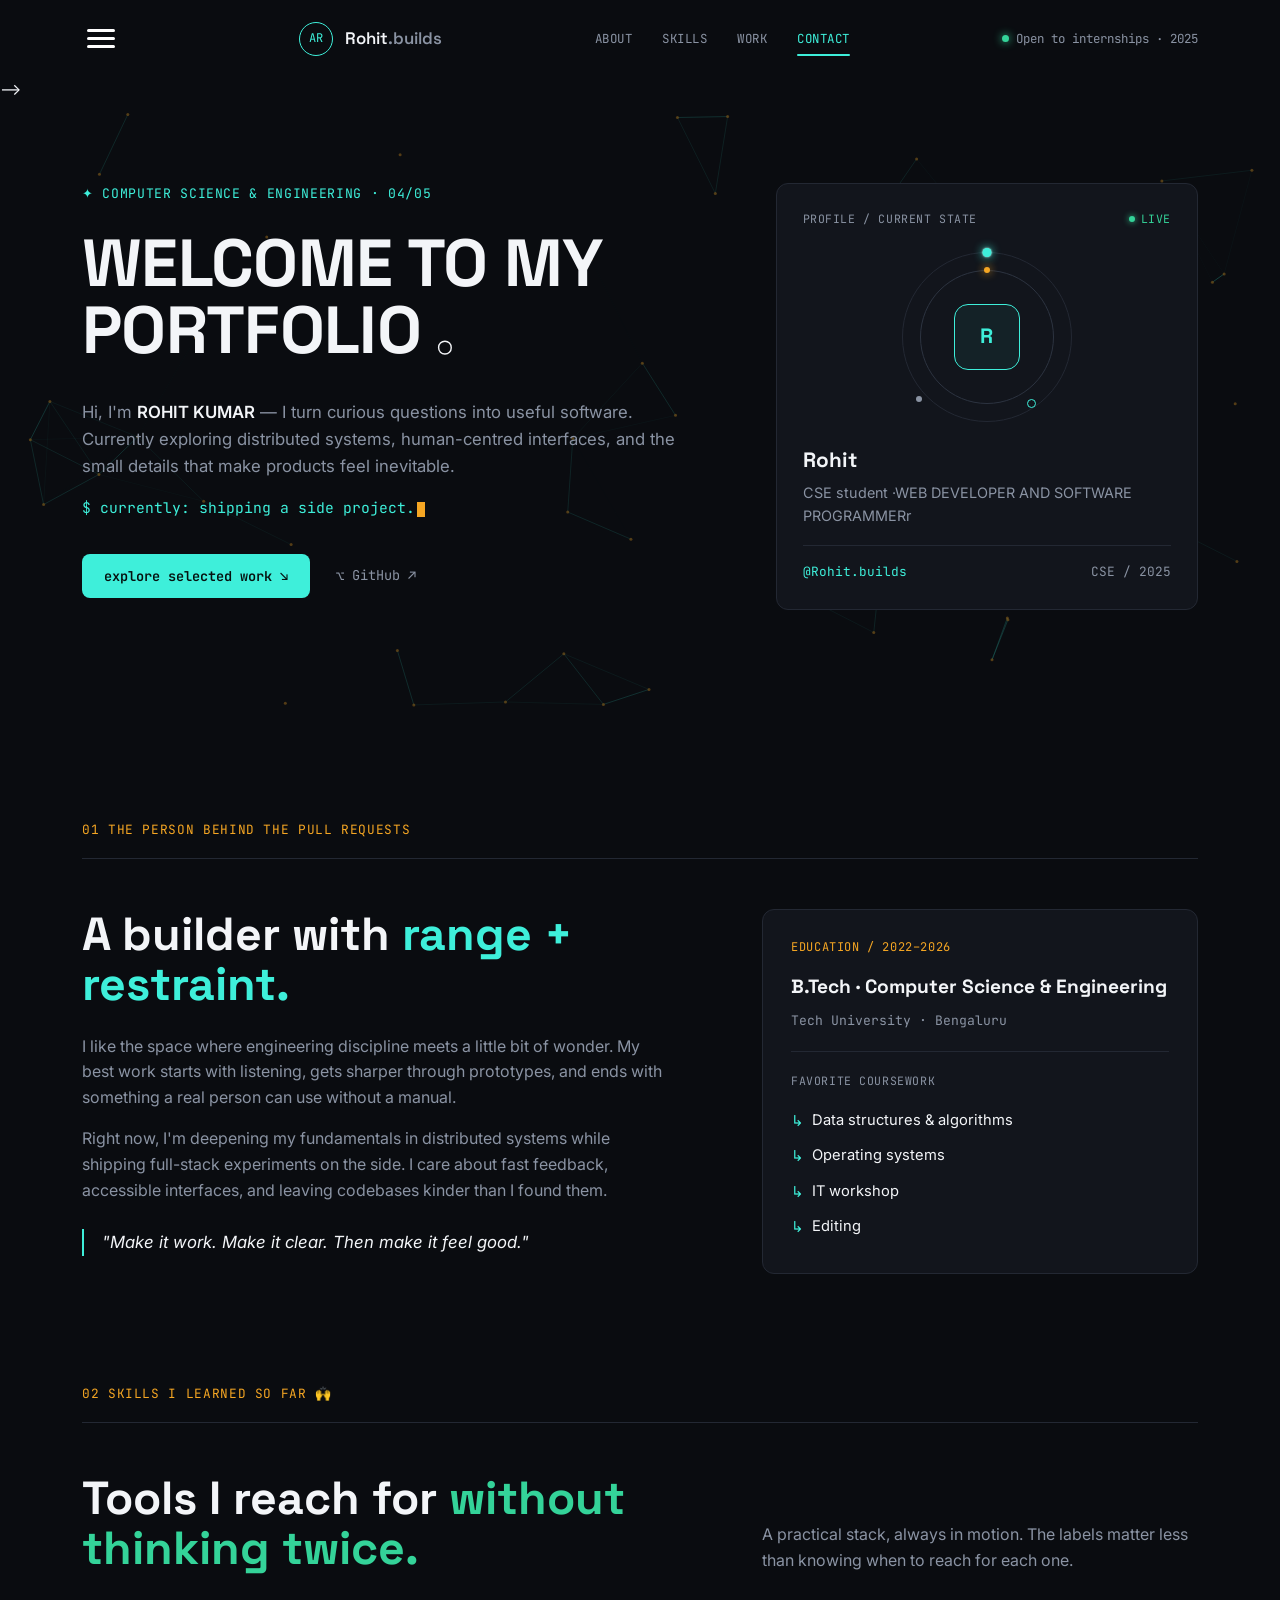
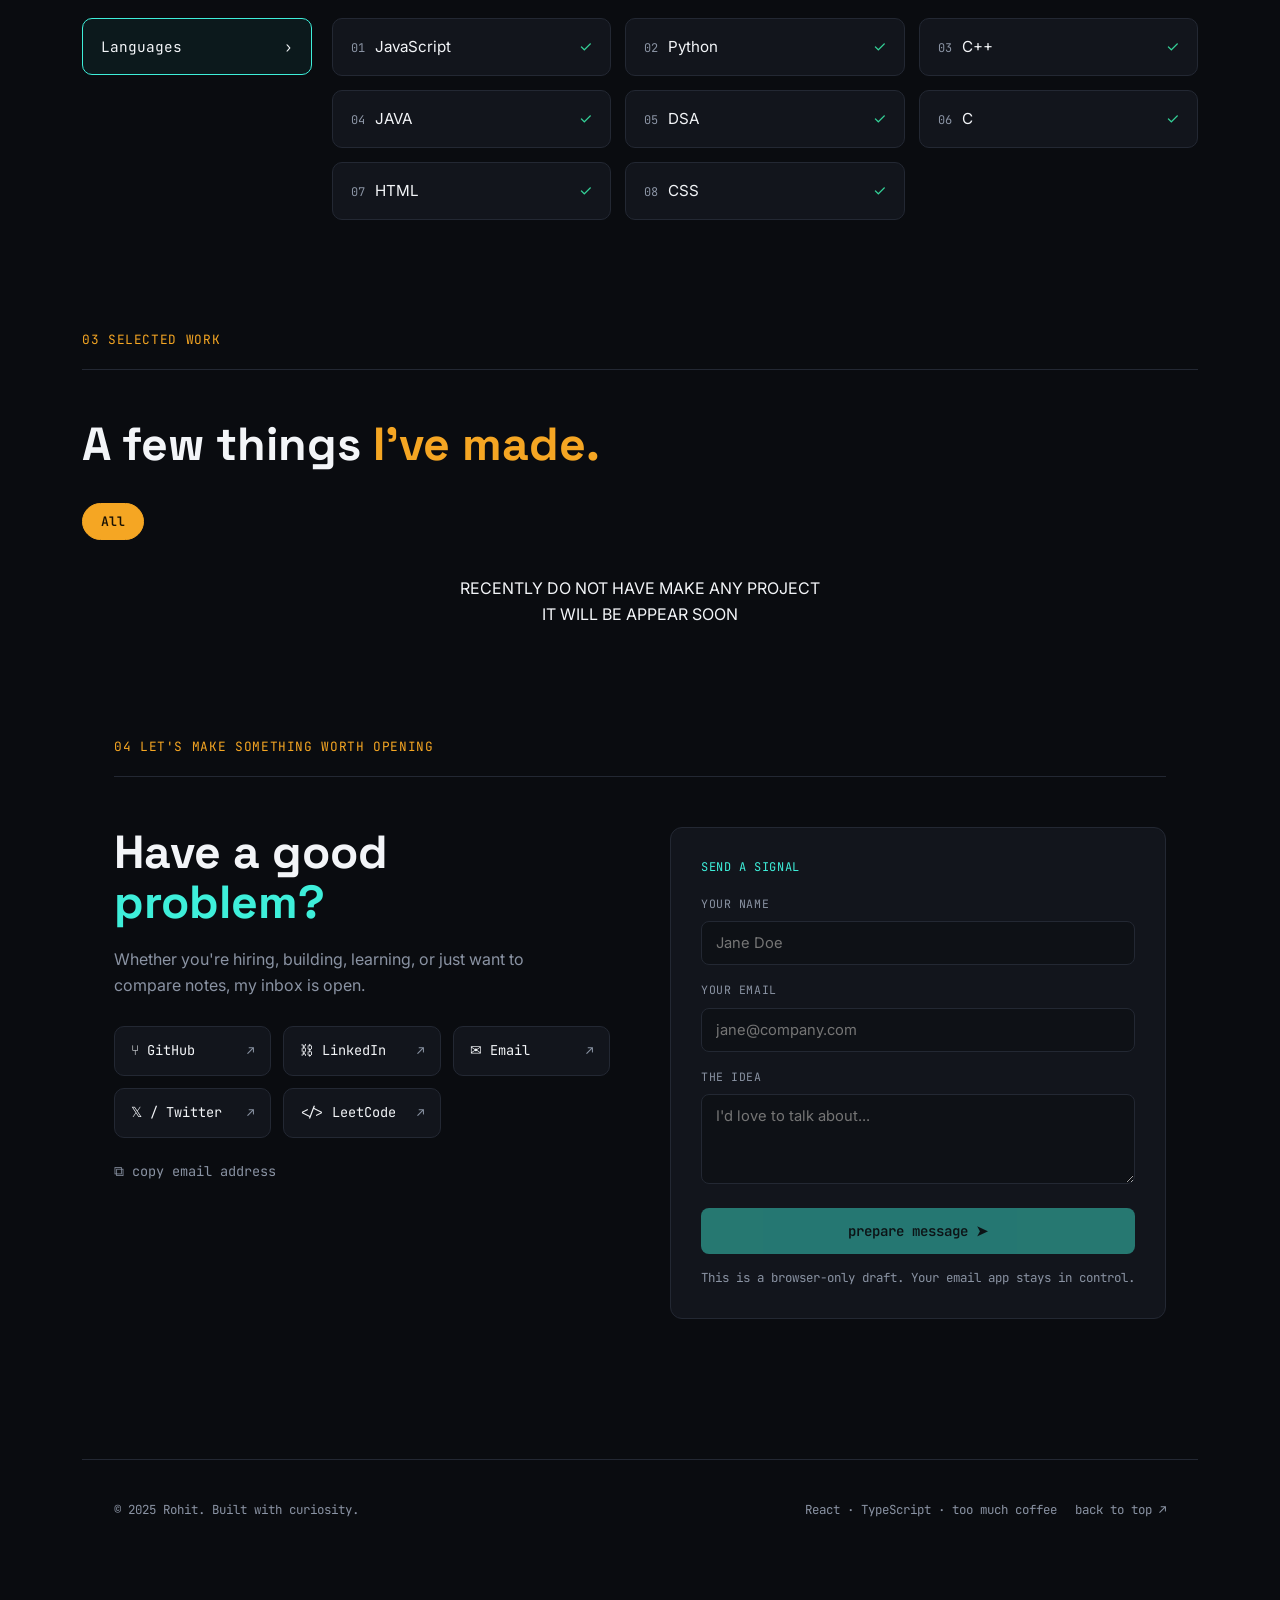
==== commit 75412853: "NEW HAMBURGERBUTTON" ====
--- a/index.html
+++ b/index.html
@@ -13,8 +13,76 @@
 <!-- <div id="toast"></div>
 <div class="edit-badge" id="edit-badge">✎ edit mode on — click any dashed text to change it</div> -->
 
-<header class="top">
-  <nav>
+
+
+
+
+<nav>
+
+  <!-- Hamburger button -->
+  <button class="menu-btn" id="menuBtn" type="button" aria-label="Toggle menu">
+    <span></span>
+    <span></span>
+    <span></span>
+  </button>
+
+  <div class="nav-left">
+    <div class="avatar">AR</div>
+    <div class="brand">
+      Rohit<span class="dim">.builds</span>
+    </div>
+  </div>
+
+  <div class="nav-mid">
+    <a href="#about" data-nav="about">ABOUT</a>
+    <a href="#skills" data-nav="skills">SKILLS</a>
+    <a href="#work" data-nav="work">WORK</a>
+    <a href="#contact" data-nav="contact">CONTACT</a>
+  </div>
+
+  <div class="nav-right">
+    <div class="status">
+      <span class="dot"></span>
+      Open to internships · 2025
+    </div>
+  </div>
+
+</nav>
+
+
+<!-- Mobile/side menu -->
+<div class="side-menu" id="sideMenu">
+  <a href="#about">ABOUT</a>
+  <a href="#skills">SKILLS</a>
+  <a href="#work">WORK</a>
+  <a href="#contact">CONTACT</a>
+</div>
+
+
+
+
+
+
+<!-- <header class="top">
+<!-- Navigation -->
+<!-- <header class="navbar">
+    <button class="menu-btn" id="menuBtn">
+        <span></span>
+        <span></span>
+        <span></span>
+    </button> --> -->
+
+
+<!-- Side Menu -->
+<!-- <nav class="side-menu" id="sideMenu">
+    <a href="#home">Home</a>
+    <a href="#about">About Me</a>
+    <a href="#skills">Skills</a>
+    <a href="#projects">Projects</a>
+    <a href="#contact">Contact</a>
+</nav> -->
+
+  <!-- <nav>
     <div class="nav-left">
       <div class="avatar">AR</div>
       <div class="brand">Rohit<span class="dim">.builds</span></div>
@@ -27,10 +95,9 @@
     </div>
     <div class="nav-right">
       <div class="status"><span class="dot"></span> Open to internships · 2025</div>
-      <!-- <button class="edit-btn">✎ edit profile</button> -->
-    </div>
-  </nav>
-</header>
+      <button class="edit-btn">✎ edit profile</button> -->
+    <!-- </div> -->
+  
 
 <div id="progress"></div>
 <div class="hero-bg-wrap">
@@ -454,6 +521,7 @@
   /* toast */
   const toast = document.getElementById('toast');
   function showToast(msg){
+    if (!toast) return;
     toast.textContent = msg;
     toast.classList.add('show');
     setTimeout(() => toast.classList.remove('show'), 1800);
@@ -522,24 +590,26 @@
   });
   renderSkills('languages');
 
-  /* contribution heatmap */
+  /* contribution heatmap (only run if the section is enabled) */
   const heatmap = document.getElementById('heatmap');
-  const shades = ['#182027','#0f4a3a','#1d8f6d','#34D399'];
-  let html = '';
-  for (let i=0;i<96;i++){
-    const w = Math.random();
-    const shade = w < 0.28 ? shades[0] : w < 0.55 ? shades[1] : w < 0.8 ? shades[2] : shades[3];
-    const contributions = w < 0.28 ? 0 : Math.round(w * 14);
-    html += `<div class="sq" style="background:${shade}" title="${contributions} contribution${contributions===1?'':'s'}"></div>`;
-  }
-  heatmap.innerHTML = html;
-  heatmap.addEventListener('click', (e) => {
-    if (e.target.classList.contains('sq')){
-      e.target.classList.remove('pulse');
-      void e.target.offsetWidth;
-      e.target.classList.add('pulse');
+  if (heatmap) {
+    const shades = ['#182027','#0f4a3a','#1d8f6d','#34D399'];
+    let html = '';
+    for (let i=0;i<96;i++){
+      const w = Math.random();
+      const shade = w < 0.28 ? shades[0] : w < 0.55 ? shades[1] : w < 0.8 ? shades[2] : shades[3];
+      const contributions = w < 0.28 ? 0 : Math.round(w * 14);
+      html += `<div class="sq" style="background:${shade}" title="${contributions} contribution${contributions===1?'':'s'}"></div>`;
     }
-  });
+    heatmap.innerHTML = html;
+    heatmap.addEventListener('click', (e) => {
+      if (e.target.classList.contains('sq')){
+        e.target.classList.remove('pulse');
+        void e.target.offsetWidth;
+        e.target.classList.add('pulse');
+      }
+    });
+  }
 
   /* orbiting dot speeds up on hover */
   const ringWrap = document.getElementById('ring-wrap');
@@ -574,9 +644,10 @@
     });
   });
 
-  /* terminal */
+  /* terminal (only run if the terminal section is enabled) */
   const out = document.getElementById('term-output');
   const input = document.getElementById('term-input');
+  if (out && input) {
   const commands = {
     help: () => `available commands:
   about      - who I am
@@ -621,9 +692,41 @@
   input.addEventListener('keydown', (e) => {
     if (e.key === 'Enter'){ runCommand(input.value); input.value = ''; }
   });
-  document.querySelector('.terminal').addEventListener('click', () => input.focus());
+  const terminal = document.querySelector('.terminal');
+  if (terminal) terminal.addEventListener('click', () => input.focus());
+  }
 })();
+
+
+
+
+
+document.addEventListener("DOMContentLoaded", function () {
+    const menuBtn = document.getElementById("menuBtn");
+    const sideMenu = document.getElementById("sideMenu");
+
+    if (!menuBtn || !sideMenu) return;
+
+    menuBtn.addEventListener("click", function () {
+        menuBtn.classList.toggle("active");
+        sideMenu.classList.toggle("active");
+    });
+
+    // Close menu when clicking a link
+    sideMenu.querySelectorAll("a").forEach(function (link) {
+        link.addEventListener("click", function () {
+            menuBtn.classList.remove("active");
+            sideMenu.classList.remove("active");
+        });
+    });
+});
+
+
+
 </script>
+
+</body>
+</html>
 
  <!-- <div class="stat-grid">
       <div class="stat-box spotlight"><div class="num"><span class="count-num" data-target="0">0</span></div><div class="lbl">projects shipped</div></div>
@@ -631,4 +734,7 @@
       <div class="stat-box spotlight"><div class="num"><span class="count-num" data-target="4" data-pad="2">00</span></div><div class="lbl">hackathons</div></div>
       <div class="stat-box spotlight"><div class="num">∞</div><div class="lbl">curious questions</div></div>   -->
 </body>
-</html>+</html>
+
+
+
--- a/index.css
+++ b/index.css
@@ -311,3 +311,94 @@
   .edit-badge.show{display:flex;}
 
   :focus-visible{outline:2px solid var(--cyan);outline-offset:2px;}
+
+
+.menu-btn {
+  width: 45px;
+  height: 45px;
+
+  background: transparent;
+  border: none;
+
+  display: flex;
+  flex-direction: column;
+  justify-content: center;
+  gap: 5px;
+
+  cursor: pointer;
+
+  padding: 5px;
+  margin-right: 20px;
+
+  z-index: 2000;
+}
+
+.menu-btn span {
+  width: 28px;
+  height: 3px;
+
+  background: white;
+  border-radius: 3px;
+
+  display: block;
+
+  transition: 0.3s ease;
+}
+
+
+/* ☰ → X */
+
+.menu-btn.active span:nth-child(1) {
+  transform: translateY(8px) rotate(45deg);
+}
+
+.menu-btn.active span:nth-child(2) {
+  opacity: 0;
+}
+
+.menu-btn.active span:nth-child(3) {
+  transform: translateY(-8px) rotate(-45deg);
+}
+
+
+/* SIDE MENU */
+
+.side-menu {
+  position: fixed;
+
+  top: 64px;
+  left: -270px;
+
+  width: 270px;
+  height: calc(100vh - 64px);
+
+  background: #101217;
+
+  border-right: 1px solid #252930;
+
+  z-index: 1500;
+
+  transition: left 0.3s ease;
+}
+
+.side-menu.active {
+  left: 0;
+}
+
+.side-menu a {
+  display: block;
+
+  padding: 20px 25px;
+
+  color: white;
+  text-decoration: none;
+
+  border-bottom: 1px solid #252930;
+
+  transition: 0.2s;
+}
+
+.side-menu a:hover {
+  color: #00e5d4;
+  background: #181b21;
+}
